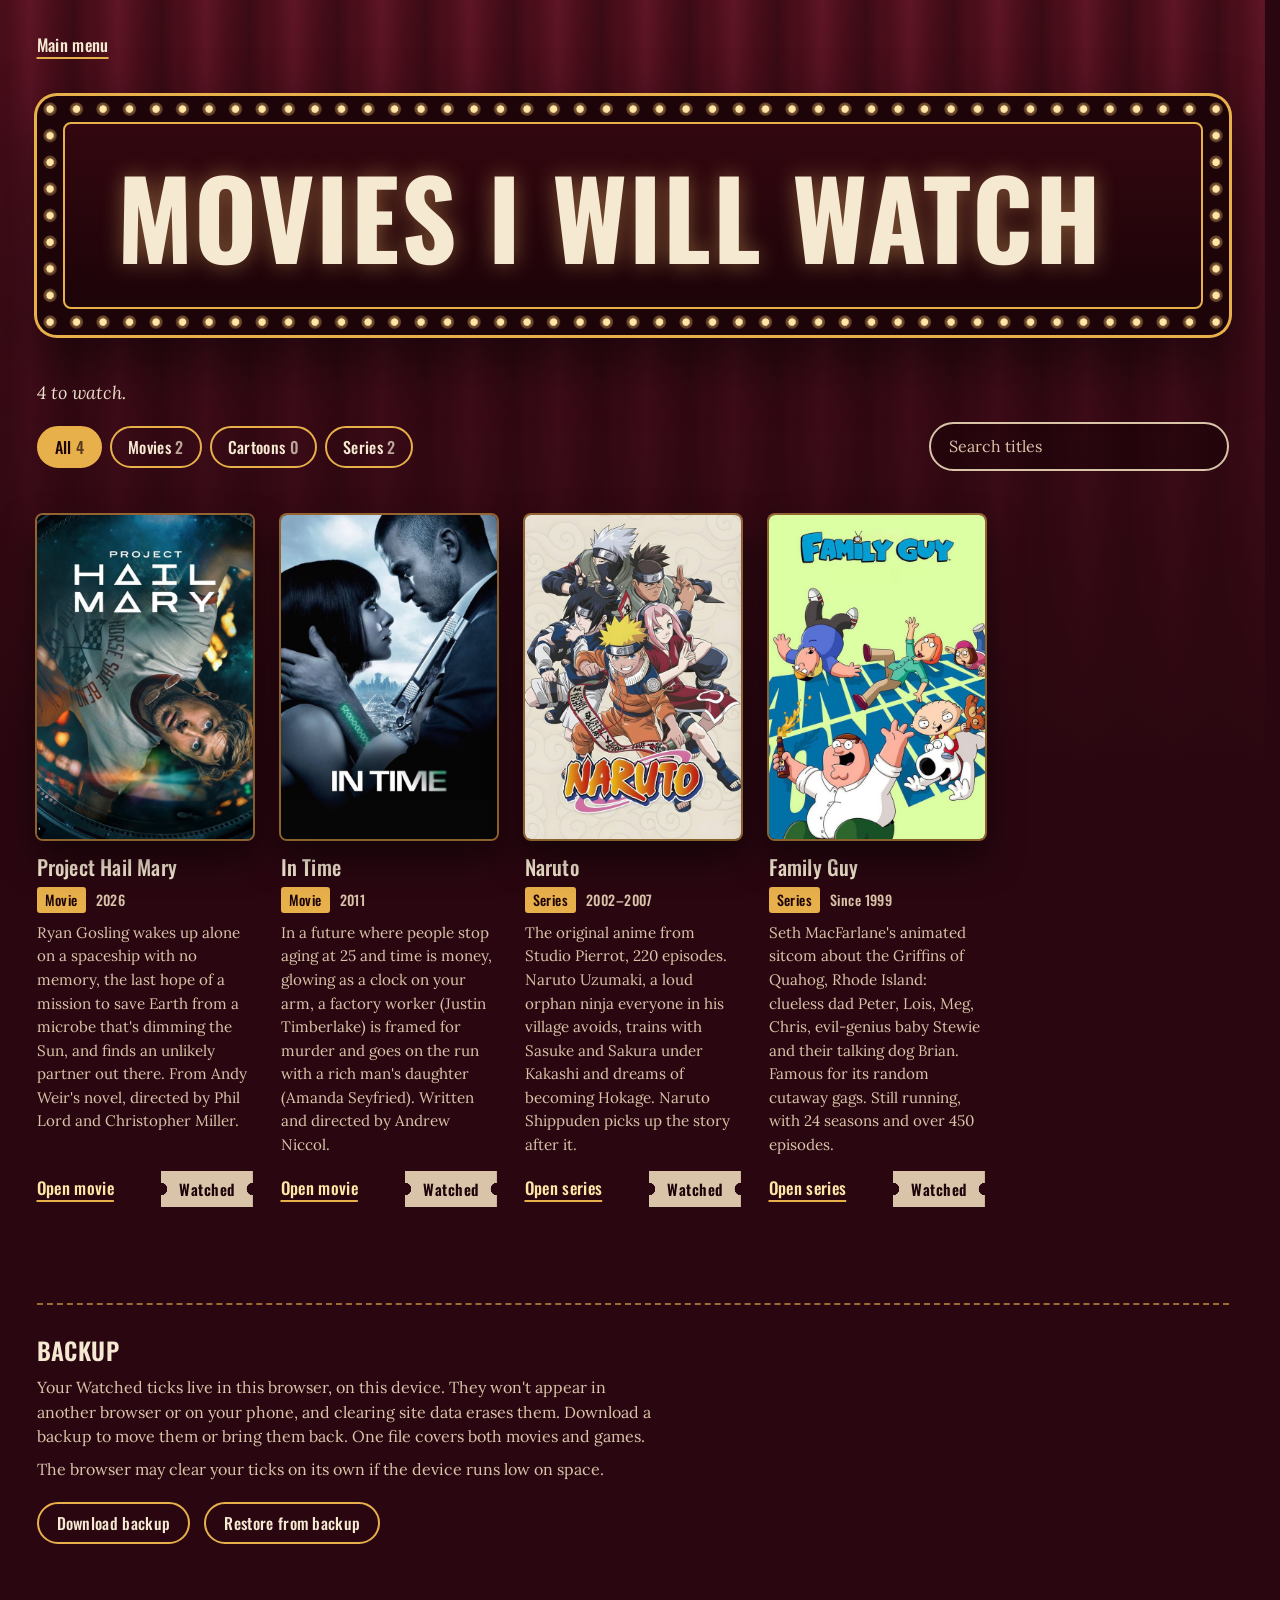
==== movies.html @ 8ea255d5 "Games and movies lists with durable ticks Static site: a main menu, a games page and a movies page. " ====
<!doctype html>
<html lang="en">
<head>
  <meta charset="utf-8">
  <meta name="viewport" content="width=device-width, initial-scale=1">
  <title>Movies I will watch</title>
  <link rel="icon" href="data:image/svg+xml,%3Csvg xmlns='http://www.w3.org/2000/svg' viewBox='0 0 32 32'%3E%3Crect width='32' height='32' rx='7' fill='%234a0e1a'/%3E%3Cpath d='M5 10h22v4a2.5 2.5 0 0 0 0 5v4H5v-4a2.5 2.5 0 0 0 0-5z' fill='%23e8b04b'/%3E%3Cpath d='M20 10v13' stroke='%234a0e1a' stroke-width='1.6' stroke-dasharray='1.6 1.6'/%3E%3C/svg%3E">
  <link rel="preconnect" href="https://fonts.googleapis.com">
  <link rel="preconnect" href="https://fonts.gstatic.com" crossorigin>
  <link href="https://fonts.googleapis.com/css2?family=Oswald:wght@500;600;700&family=Lora:ital,wght@0,400;0,500;1,400&display=swap" rel="stylesheet">
  <link rel="stylesheet" href="movies.css">
</head>
<body>
  <header class="masthead">
    <a class="back" href="index.html">Main menu</a>
    <div class="marquee">
      <h1 class="marquee-plate">Movies I will watch</h1>
    </div>
    <div class="controls">
      <p class="tally" id="tally" aria-live="polite"></p>
      <div class="filters" id="filters" role="group" aria-label="Show">
        <button type="button" data-type="all" aria-pressed="true">All <span class="filter-count"></span></button>
        <button type="button" data-type="movie" aria-pressed="false">Movies <span class="filter-count"></span></button>
        <button type="button" data-type="cartoon" aria-pressed="false">Cartoons <span class="filter-count"></span></button>
        <button type="button" data-type="series" aria-pressed="false">Series <span class="filter-count"></span></button>
      </div>
      <label class="search">
        <span class="visually-hidden">Search titles</span>
        <input type="search" id="search" placeholder="Search titles" autocomplete="off" spellcheck="false">
      </label>
    </div>
  </header>

  <main>
    <ul class="posters" id="posters"></ul>
    <div class="empty" id="empty" hidden></div>
  </main>

  <footer class="saves">
    <div class="saves-box">
      <h2>Backup</h2>
      <p>Your Watched ticks live in this browser, on this device. They won't appear in another browser or on your phone, and clearing site data erases them. Download a backup to move them or bring them back. One file covers both movies and games.</p>
      <p id="storage-note"></p>
      <div class="saves-actions">
        <button type="button" id="backup-download">Download backup</button>
        <button type="button" id="backup-restore">Restore from backup</button>
        <input type="file" id="backup-file" accept=".json,application/json" hidden>
      </div>
      <p class="saves-result" id="backup-result" role="status"></p>
    </div>
  </footer>

  <template id="film-template">
    <li class="film">
      <a class="film-poster" target="_blank" rel="noopener noreferrer" tabindex="-1" aria-hidden="true">
        <img alt="" loading="lazy">
        <span class="poster-fallback"><span class="poster-fallback-title"></span></span>
        <span class="seen">Watched</span>
      </a>
      <div class="film-info">
        <h2 class="film-title"><a target="_blank" rel="noopener noreferrer"></a></h2>
        <p class="film-meta"><span class="film-type"></span><span class="film-year"></span></p>
        <p class="film-desc"></p>
        <div class="film-actions">
          <a class="watch" target="_blank" rel="noopener noreferrer"></a>
          <button class="watched-toggle" type="button" aria-pressed="false">Watched</button>
        </div>
      </div>
    </li>
  </template>

  <script src="movies.js"></script>
  <script src="store.js"></script>
  <script src="movies-app.js"></script>
  <script src="backup.js"></script>
</body>
</html>
---- movies.css ----
:root {
  --velvet: #4a0e1a;
  --velvet-light: #5f1526;
  --velvet-deep: #2a0710;
  --plate: #1c0409;
  --cream: #f6e9d2;
  --cream-dim: #d9c4a9;
  --gold: #e8b04b;
  --bulb: #ffe6a6;

  --display: "Oswald", "Arial Narrow", sans-serif;
  --body: "Lora", Georgia, serif;

  --page: 1240px;
  --gutter: 24px;
}

*,
*::before,
*::after {
  box-sizing: border-box;
}

/* Always reserve the scrollbar's space, so the layout doesn't jump sideways
   when a filter or search makes the list short enough to stop scrolling */
html {
  scrollbar-gutter: stable;
}

body {
  margin: 0;
  min-height: 100vh;
  background-color: var(--velvet-deep);
  /* Curtain folds behind the sign, fading into a dark auditorium under the posters */
  background-image:
    linear-gradient(to bottom, rgba(42, 7, 16, 0) 0, rgba(42, 7, 16, 0.6) 380px, var(--velvet-deep) 760px),
    repeating-linear-gradient(90deg, var(--velvet) 0 8px, var(--velvet-light) 30px, var(--velvet) 52px, #3a0b15 74px, var(--velvet) 88px);
  background-repeat: no-repeat, repeat;
  color: var(--cream);
  font-family: var(--body);
  font-size: 1rem;
  line-height: 1.55;
}

.visually-hidden {
  position: absolute;
  width: 1px;
  height: 1px;
  overflow: hidden;
  clip: rect(0 0 0 0);
  white-space: nowrap;
}

:focus-visible {
  outline: 3px solid var(--bulb);
  outline-offset: 3px;
}

/* Masthead */

.masthead {
  position: relative;
  max-width: var(--page);
  margin: 0 auto;
  padding: clamp(56px, 8vw, 96px) var(--gutter) 44px;
}

.back {
  position: absolute;
  top: clamp(16px, 2.5vw, 32px);
  left: var(--gutter);
  color: var(--cream);
  font-family: var(--display);
  font-weight: 500;
  font-size: 1.05rem;
  letter-spacing: 0.02em;
  text-decoration: underline;
  text-decoration-color: var(--gold);
  text-decoration-thickness: 2px;
  text-underline-offset: 5px;
}

.back:hover {
  color: var(--bulb);
}

/* The marquee sign: a ring of bulbs around a dark plate */

.marquee {
  --bulb-step: 26px;
  position: relative;
  isolation: isolate;
  padding: var(--bulb-step);
  border-radius: 20px;
  background: var(--plate);
  box-shadow:
    0 0 0 3px var(--gold),
    0 24px 60px rgba(0, 0, 0, 0.5);
}

.marquee::before {
  content: "";
  position: absolute;
  inset: 0;
  z-index: -1;
  border-radius: inherit;
  background:
    radial-gradient(circle, var(--bulb) 0 3.5px, rgba(255, 200, 110, 0.35) 4px 6px, transparent 7px)
    0 0 / var(--bulb-step) var(--bulb-step) space;
}

.marquee-plate {
  margin: 0;
  padding: clamp(20px, 4vw, 40px) clamp(20px, 5vw, 52px);
  border: 2px solid var(--gold);
  border-radius: 8px;
  background: linear-gradient(180deg, #33070f, var(--plate));
  color: var(--cream);
  font-family: var(--display);
  font-weight: 700;
  font-size: clamp(2.5rem, 9vw, 6.75rem);
  line-height: 0.95;
  letter-spacing: 0.015em;
  text-transform: uppercase;
  text-shadow: 0 0 22px rgba(255, 200, 110, 0.4);
}

/* Controls */

.controls {
  display: flex;
  flex-wrap: wrap;
  align-items: center;
  gap: 16px 20px;
  margin-top: clamp(28px, 5vw, 44px);
}

.tally {
  flex-basis: 100%;
  margin: 0;
  font-size: 1.125rem;
  font-style: italic;
}

.filters {
  display: flex;
  flex-wrap: wrap;
  gap: 8px;
}

.filters button {
  padding: 7px 16px;
  border: 2px solid var(--gold);
  border-radius: 999px;
  background: transparent;
  color: var(--cream);
  font-family: var(--display);
  font-weight: 500;
  font-size: 1rem;
  letter-spacing: 0.02em;
  cursor: pointer;
}

.filters button:hover {
  background: rgba(232, 176, 75, 0.14);
}

.filters button[aria-pressed="true"] {
  background: var(--gold);
  color: var(--plate);
}

.filter-count {
  opacity: 0.7;
}

.search {
  flex: 0 1 300px;
  margin-left: auto;
}

.search input {
  width: 100%;
  padding: 10px 18px;
  border: 2px solid var(--cream-dim);
  border-radius: 999px;
  background: rgba(20, 2, 6, 0.45);
  color: var(--cream);
  font: inherit;
}

.search input::placeholder {
  color: var(--cream-dim);
}

/* Posters */

.posters {
  list-style: none;
  max-width: var(--page);
  margin: 0 auto;
  padding: 0 var(--gutter) 96px;
  display: grid;
  grid-template-columns: repeat(auto-fill, minmax(min(100%, 210px), 1fr));
  gap: 48px 28px;
}

.posters:empty {
  display: none;
}

.film {
  display: flex;
  flex-direction: column;
  gap: 16px;
}

.film-poster {
  position: relative;
  display: block;
  aspect-ratio: 2 / 3;
  overflow: hidden;
  border-radius: 6px;
  background: var(--plate);
  box-shadow:
    0 0 0 2px rgba(232, 176, 75, 0.55),
    0 18px 36px rgba(0, 0, 0, 0.55);
}

.film-poster img {
  display: block;
  width: 100%;
  height: 100%;
  object-fit: cover;
}

.poster-fallback {
  position: absolute;
  inset: 0;
  display: none;
  flex-direction: column;
  justify-content: flex-end;
  padding: 26px 22px;
  background:
    radial-gradient(120% 70% at 50% 0%, #7d1b30 0, transparent 65%),
    linear-gradient(180deg, #56111f, #1f050b);
}

.poster-fallback::before {
  content: "";
  position: absolute;
  inset: 10px;
  border: 1px solid rgba(232, 176, 75, 0.6);
  border-radius: 3px;
}

.poster-fallback-title {
  color: var(--cream);
  font-family: var(--display);
  font-weight: 700;
  font-size: 1.8rem;
  line-height: 1;
  text-transform: uppercase;
  overflow-wrap: anywhere;
}

.film.no-image .film-poster img {
  display: none;
}

.film.no-image .poster-fallback {
  display: flex;
}

.seen {
  position: absolute;
  top: 50%;
  left: 50%;
  display: none;
  padding: 6px 14px;
  border: 3px solid var(--gold);
  border-radius: 4px;
  background: rgba(20, 2, 6, 0.6);
  color: var(--gold);
  font-family: var(--display);
  font-weight: 700;
  font-size: 1.35rem;
  letter-spacing: 0.06em;
  text-transform: uppercase;
  transform: translate(-50%, -50%) rotate(-8deg);
}

.film.is-watched .seen {
  display: block;
}

.film.is-watched .film-poster img,
.film.is-watched .poster-fallback {
  filter: grayscale(1) brightness(0.55);
}

.film-info {
  flex: 1;
  display: flex;
  flex-direction: column;
  gap: 8px;
}

.film-title {
  margin: 0;
  font-family: var(--display);
  font-weight: 500;
  font-size: 1.3rem;
  line-height: 1.15;
  letter-spacing: 0.01em;
}

.film-title a {
  color: var(--cream);
  text-decoration: none;
}

.film-title a[href]:hover {
  text-decoration: underline;
  text-decoration-color: var(--gold);
  text-underline-offset: 4px;
}

.film-meta {
  display: flex;
  align-items: center;
  gap: 10px;
  margin: 0;
  color: var(--cream-dim);
  font-family: var(--display);
  font-weight: 500;
  font-size: 0.875rem;
  letter-spacing: 0.03em;
}

.film-meta:empty {
  display: none;
}

.film-type {
  padding: 2px 8px;
  border-radius: 3px;
  background: var(--gold);
  color: var(--plate);
}

.film-desc {
  flex: 1;
  margin: 0;
  color: var(--cream-dim);
  font-size: 0.95rem;
}

.film-actions {
  display: flex;
  flex-wrap: wrap;
  align-items: center;
  justify-content: space-between;
  gap: 12px;
  margin-top: 6px;
}

.watch {
  color: var(--bulb);
  font-family: var(--display);
  font-weight: 500;
  font-size: 1.05rem;
  letter-spacing: 0.02em;
  text-decoration: underline;
  text-decoration-color: var(--gold);
  text-decoration-thickness: 2px;
  text-underline-offset: 5px;
}

.watch:hover {
  color: var(--cream);
}

/* Ticket-stub toggle: the notched shape lives on ::before so the focus ring isn't masked away */
.watched-toggle {
  position: relative;
  isolation: isolate;
  padding: 7px 18px;
  border: 0;
  background: none;
  color: var(--plate);
  font-family: var(--display);
  font-weight: 600;
  font-size: 0.95rem;
  letter-spacing: 0.03em;
  cursor: pointer;
}

.watched-toggle::before {
  content: "";
  position: absolute;
  inset: 0;
  z-index: -1;
  background: var(--cream-dim);
  -webkit-mask:
    radial-gradient(circle at 0 50%, transparent 6px, #000 6.5px) left / 51% 100% no-repeat,
    radial-gradient(circle at 100% 50%, transparent 6px, #000 6.5px) right / 51% 100% no-repeat;
  mask:
    radial-gradient(circle at 0 50%, transparent 6px, #000 6.5px) left / 51% 100% no-repeat,
    radial-gradient(circle at 100% 50%, transparent 6px, #000 6.5px) right / 51% 100% no-repeat;
}

.watched-toggle:hover::before {
  background: var(--cream);
}

.watched-toggle[aria-pressed="true"]::before {
  background: var(--gold);
}

.watched-toggle[aria-pressed="true"]::after {
  content: " \2713";
}

/* Empty state */

.empty {
  max-width: var(--page);
  margin: 0 auto 96px;
  padding: 0 var(--gutter);
}

.empty-box {
  padding: 40px 32px;
  border: 2px dashed rgba(232, 176, 75, 0.6);
  border-radius: 10px;
  font-size: 1.125rem;
}

.empty-box p {
  margin: 0;
}

.empty-box button {
  margin-top: 16px;
  padding: 8px 20px;
  border: 2px solid var(--gold);
  border-radius: 999px;
  background: var(--gold);
  color: var(--plate);
  font-family: var(--display);
  font-weight: 500;
  font-size: 1rem;
  cursor: pointer;
}

/* Backup: where the ticks are kept, with backup and restore */

.saves {
  max-width: var(--page);
  margin: 0 auto 96px;
  padding: 0 var(--gutter);
}

.saves-box {
  padding-top: 32px;
  border-top: 2px dashed rgba(232, 176, 75, 0.6);
}

.saves h2 {
  margin: 0 0 12px;
  font-family: var(--display);
  font-weight: 600;
  font-size: 1.5rem;
  line-height: 1.1;
  letter-spacing: 0.02em;
  text-transform: uppercase;
}

.saves p {
  max-width: 62ch;
  margin: 0 0 8px;
  color: var(--cream-dim);
}

.saves-actions {
  display: flex;
  flex-wrap: wrap;
  gap: 12px 14px;
  margin-top: 20px;
}

.saves-actions button {
  padding: 7px 18px;
  border: 2px solid var(--gold);
  border-radius: 999px;
  background: transparent;
  color: var(--cream);
  font-family: var(--display);
  font-weight: 500;
  font-size: 1rem;
  letter-spacing: 0.02em;
  cursor: pointer;
}

.saves-actions button:hover {
  background: rgba(232, 176, 75, 0.14);
}

/* Keeps its line even when empty, so a result appearing doesn't push the page */
.saves .saves-result {
  min-height: 1.55em;
  margin: 16px 0 0;
  color: var(--cream);
  font-style: italic;
}

@media (max-width: 560px) {
  :root {
    --gutter: 16px;
  }

  .marquee {
    --bulb-step: 20px;
  }

  .search {
    flex-basis: 100%;
    margin-left: 0;
  }

  .posters {
    grid-template-columns: repeat(2, minmax(0, 1fr));
    gap: 36px 16px;
  }

  .film-title {
    font-size: 1.1rem;
  }

  .poster-fallback-title {
    font-size: 1.3rem;
  }
}

/* One moment of motion: the sign's bulbs flicker on when the page opens */
@media (prefers-reduced-motion: no-preference) {
  .marquee::before {
    animation: lights-on 1.1s ease-out both;
  }

  @keyframes lights-on {
    0% { opacity: 0.1; }
    18% { opacity: 1; }
    26% { opacity: 0.25; }
    40% { opacity: 1; }
    48% { opacity: 0.55; }
    100% { opacity: 1; }
  }
}
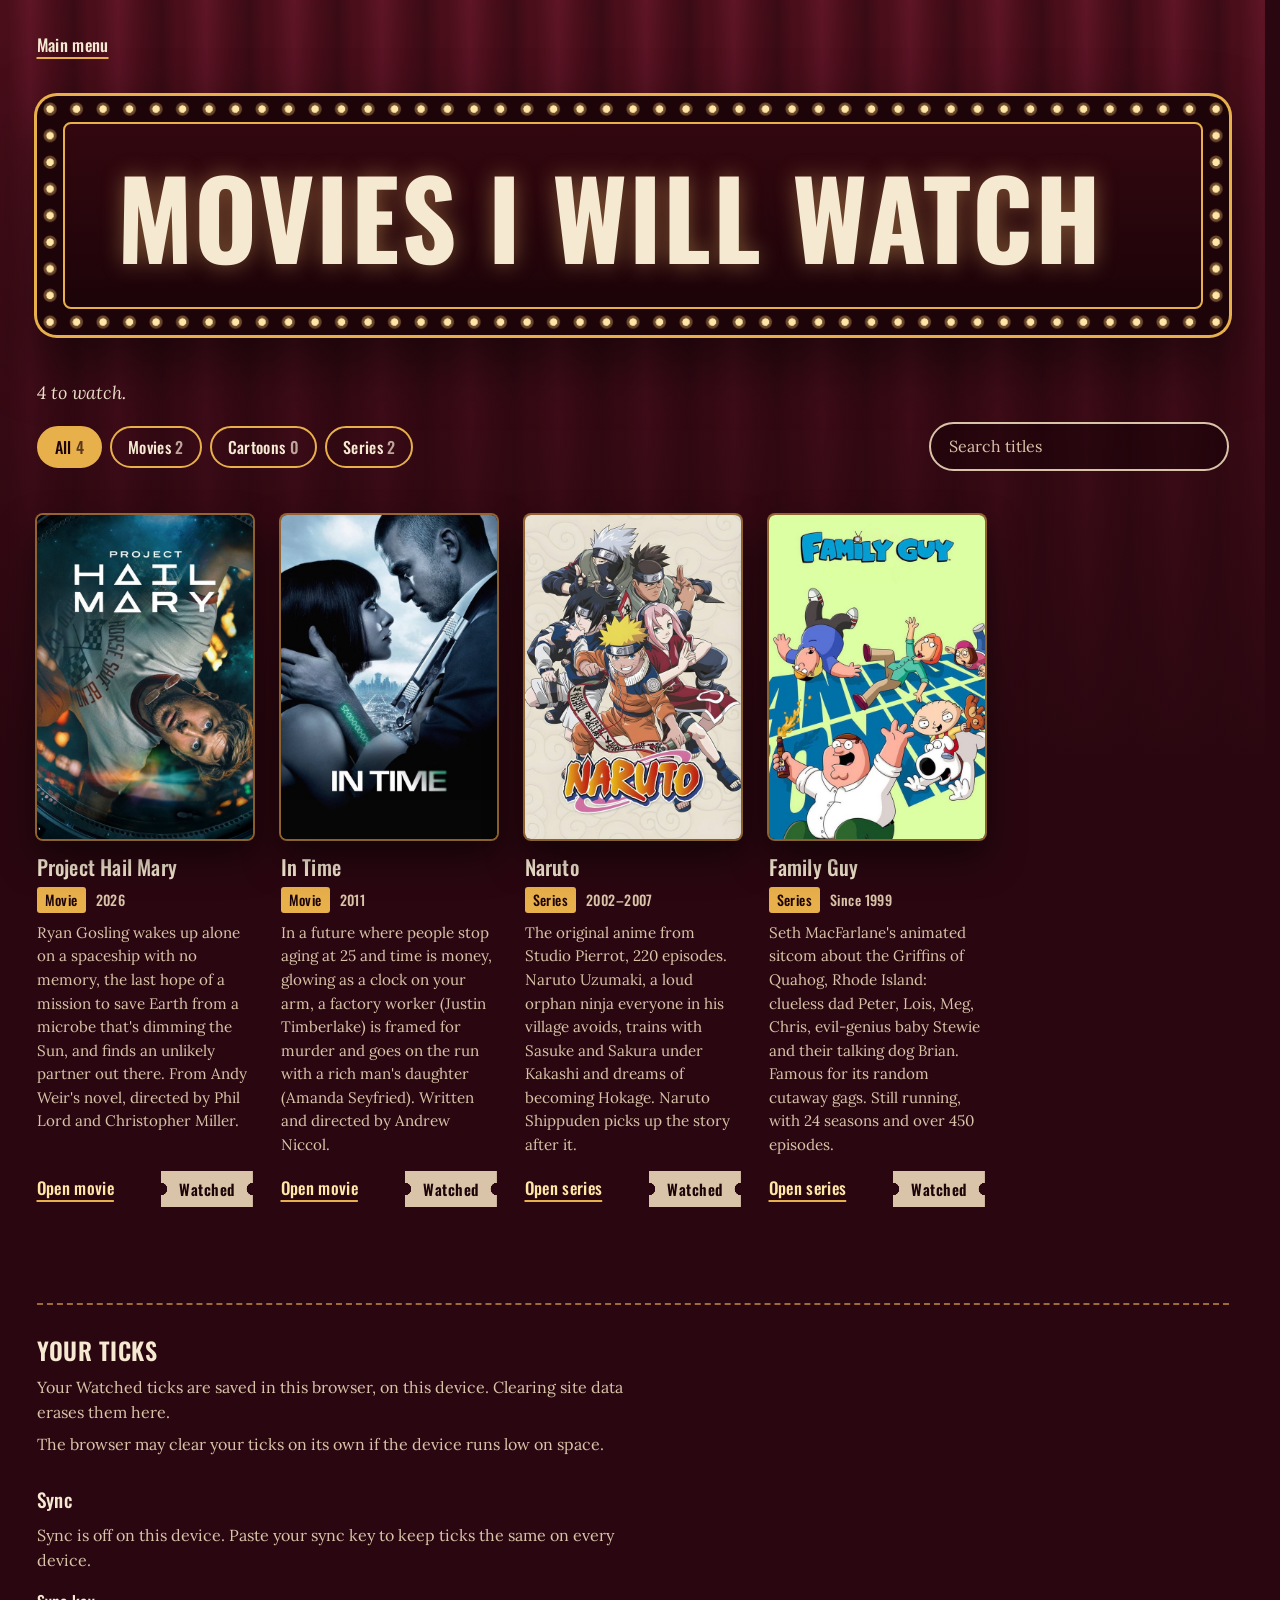
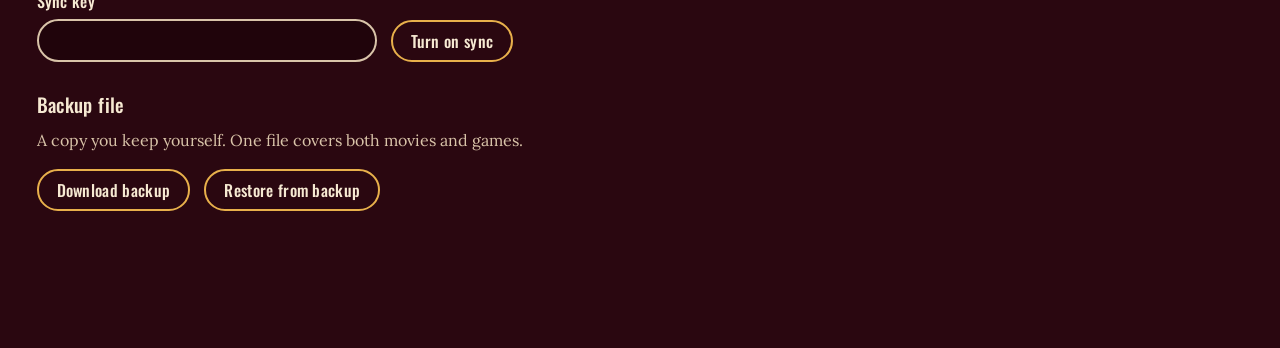
==== commit 305874de: "Sync ticks between devices Ticks are kept in one file in a private repository (Dendy-D/games-I-will-" ====
--- a/movies.html
+++ b/movies.html
@@ -38,9 +38,27 @@
 
   <footer class="saves">
     <div class="saves-box">
-      <h2>Backup</h2>
-      <p>Your Watched ticks live in this browser, on this device. They won't appear in another browser or on your phone, and clearing site data erases them. Download a backup to move them or bring them back. One file covers both movies and games.</p>
+      <h2>Your ticks</h2>
+      <p>Your Watched ticks are saved in this browser, on this device. Clearing site data erases them here.</p>
       <p id="storage-note"></p>
+
+      <h3>Sync</h3>
+      <p id="sync-status" role="status"></p>
+      <p class="sync-time" id="sync-time"></p>
+      <form class="sync-setup" id="sync-setup">
+        <label class="sync-field">
+          <span>Sync key</span>
+          <input type="password" id="sync-key" autocomplete="off" spellcheck="false" required>
+        </label>
+        <button type="submit">Turn on sync</button>
+      </form>
+      <div class="saves-actions" id="sync-controls" hidden>
+        <button type="button" id="sync-now">Sync now</button>
+        <button type="button" id="sync-off">Turn off sync</button>
+      </div>
+
+      <h3>Backup file</h3>
+      <p>A copy you keep yourself. One file covers both movies and games.</p>
       <div class="saves-actions">
         <button type="button" id="backup-download">Download backup</button>
         <button type="button" id="backup-restore">Restore from backup</button>
@@ -73,5 +91,6 @@
   <script src="store.js"></script>
   <script src="movies-app.js"></script>
   <script src="backup.js"></script>
+  <script src="sync.js"></script>
 </body>
 </html>
--- a/movies.css
+++ b/movies.css
@@ -454,7 +454,7 @@
   cursor: pointer;
 }
 
-/* Backup: where the ticks are kept, with backup and restore */
+/* Your ticks: where they are kept, with sync, backup and restore */
 
 .saves {
   max-width: var(--page);
@@ -477,20 +477,36 @@
   text-transform: uppercase;
 }
 
+.saves h3 {
+  margin: 28px 0 8px;
+  font-family: var(--display);
+  font-weight: 500;
+  font-size: 1.2rem;
+  letter-spacing: 0.02em;
+}
+
 .saves p {
   max-width: 62ch;
   margin: 0 0 8px;
   color: var(--cream-dim);
 }
 
-.saves-actions {
+/* The flex rows below would otherwise ignore the hidden attribute */
+.saves [hidden],
+.sync-time:empty {
+  display: none;
+}
+
+.saves-actions,
+.sync-setup {
   display: flex;
   flex-wrap: wrap;
+  align-items: flex-end;
   gap: 12px 14px;
-  margin-top: 20px;
-}
-
-.saves-actions button {
+  margin-top: 16px;
+}
+
+.saves button {
   padding: 7px 18px;
   border: 2px solid var(--gold);
   border-radius: 999px;
@@ -503,8 +519,34 @@
   cursor: pointer;
 }
 
-.saves-actions button:hover {
+.saves button:hover {
   background: rgba(232, 176, 75, 0.14);
+}
+
+.saves button:disabled {
+  opacity: 0.6;
+  cursor: default;
+}
+
+.sync-field {
+  flex: 0 1 340px;
+  display: flex;
+  flex-direction: column;
+  gap: 6px;
+  color: var(--cream);
+  font-family: var(--display);
+  font-weight: 500;
+  letter-spacing: 0.02em;
+}
+
+.sync-field input {
+  width: 100%;
+  padding: 7px 18px;
+  border: 2px solid var(--cream-dim);
+  border-radius: 999px;
+  background: rgba(20, 2, 6, 0.45);
+  color: var(--cream);
+  font: inherit;
 }
 
 /* Keeps its line even when empty, so a result appearing doesn't push the page */
